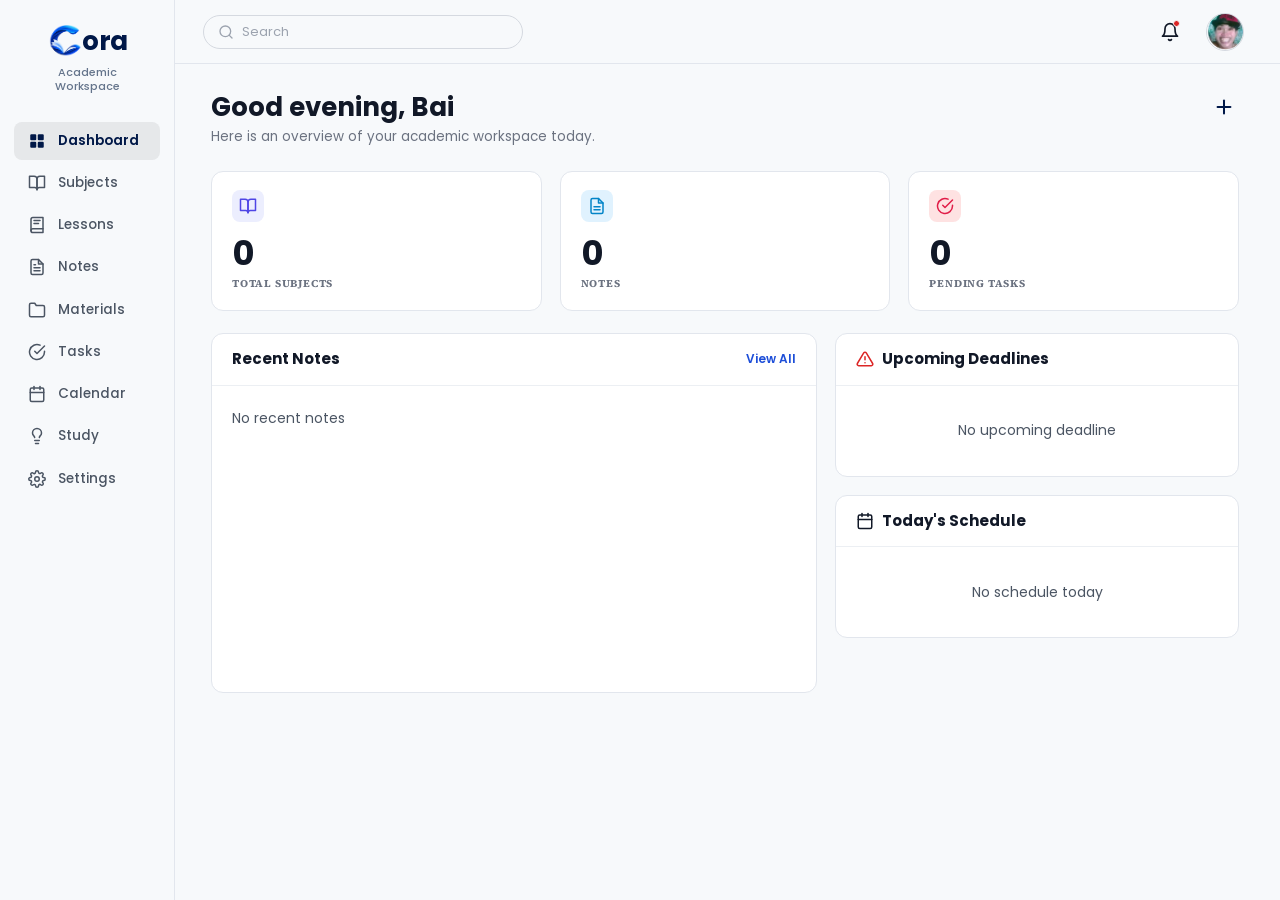
==== dashboard/index.html @ b16a3eee "add dashboard" ====
<!DOCTYPE html>
<html lang="en">
<head>
    <meta charset="UTF-8">
    <meta name="viewport" content="width=device-width, initial-scale=1.0">
    <title>Dashboard - Cora Academic Workspace</title>

    <!-- Google Fonts: Poppins & Source Serif 4 -->
    <link rel="preconnect" href="https://fonts.googleapis.com">
    <link rel="preconnect" href="https://fonts.gstatic.com" crossorigin>
    <link href="https://fonts.googleapis.com/css2?family=Poppins:wght@300;400;500;600;700&family=Source+Serif+4:opsz,wght@8..60,600;8..60,700&display=swap" rel="stylesheet">

    <!-- Dashboard CSS -->
    <link rel="stylesheet" href="des2.css">
</head>
<body>

    <div class="dashboard-container">
        
        <!-- SIDEBAR -->
        <aside class="sidebar">
            <!-- Brand Logo -->
            <div class="sidebar-header">
                <a href="#" class="brand-link">
                    <div class="brand-logo-row">
                        <img src="../images/logo.png" alt="C" class="brand-c-logo">
                        <span class="brand-name">ora</span>
                    </div>
                    <span class="brand-tagline">Academic<br>Workspace</span>
                </a>
            </div>

            <!-- Navigation Links -->
            <nav class="sidebar-nav">
                <!-- Dashboard (Active) -->
                <a href="#" class="nav-item active" data-title="Dashboard">
                    <span class="nav-icon">
                        <!-- Dashboard 4 squares grid icon -->
                        <svg width="18" height="18" viewBox="0 0 24 24" fill="currentColor">
                            <rect x="3" y="3" width="8" height="8" rx="1.5"></rect>
                            <rect x="13" y="3" width="8" height="8" rx="1.5"></rect>
                            <rect x="3" y="13" width="8" height="8" rx="1.5"></rect>
                            <rect x="13" y="13" width="8" height="8" rx="1.5"></rect>
                        </svg>
                    </span>
                    <span class="nav-text">Dashboard</span>
                </a>

                <!-- Subjects -->
                <a href="#" class="nav-item" data-title="Subjects">
                    <span class="nav-icon">
                        <!-- Open Book Icon -->
                        <svg width="18" height="18" viewBox="0 0 24 24" fill="none" stroke="currentColor" stroke-width="2" stroke-linecap="round" stroke-linejoin="round">
                            <path d="M2 3h6a4 4 0 0 1 4 4v14a3 3 0 0 0-3-3H2z"></path>
                            <path d="M22 3h-6a4 4 0 0 0-4 4v14a3 3 0 0 1 3-3h7z"></path>
                        </svg>
                    </span>
                    <span class="nav-text">Subjects</span>
                </a>

                <!-- Lessons -->
                <a href="#" class="nav-item" data-title="Lessons">
                    <span class="nav-icon">
                        <!-- Lessons / Open Book Outline -->
                        <svg width="18" height="18" viewBox="0 0 24 24" fill="none" stroke="currentColor" stroke-width="2" stroke-linecap="round" stroke-linejoin="round">
                            <path d="M4 19.5A2.5 2.5 0 0 1 6.5 17H20"></path>
                            <path d="M6.5 2H20v20H6.5A2.5 2.5 0 0 1 4 19.5v-15A2.5 2.5 0 0 1 6.5 2z"></path>
                            <line x1="8" y1="6" x2="16" y2="6"></line>
                            <line x1="8" y1="10" x2="14" y2="10"></line>
                        </svg>
                    </span>
                    <span class="nav-text">Lessons</span>
                </a>

                <!-- Notes -->
                <a href="#" class="nav-item" data-title="Notes">
                    <span class="nav-icon">
                        <!-- Document / Note Icon -->
                        <svg width="18" height="18" viewBox="0 0 24 24" fill="none" stroke="currentColor" stroke-width="2" stroke-linecap="round" stroke-linejoin="round">
                            <path d="M14 2H6a2 2 0 0 0-2 2v16a2 2 0 0 0 2 2h12a2 2 0 0 0 2-2V8z"></path>
                            <polyline points="14 2 14 8 20 8"></polyline>
                            <line x1="16" y1="13" x2="8" y2="13"></line>
                            <line x1="16" y1="17" x2="8" y2="17"></line>
                            <polyline points="10 9 9 9 8 9"></polyline>
                        </svg>
                    </span>
                    <span class="nav-text">Notes</span>
                </a>

                <!-- Materials -->
                <a href="#" class="nav-item" data-title="Materials">
                    <span class="nav-icon">
                        <!-- Folder Icon -->
                        <svg width="18" height="18" viewBox="0 0 24 24" fill="none" stroke="currentColor" stroke-width="2" stroke-linecap="round" stroke-linejoin="round">
                            <path d="M22 19a2 2 0 0 1-2 2H4a2 2 0 0 1-2-2V5a2 2 0 0 1 2-2h5l2 3h9a2 2 0 0 1 2 2z"></path>
                        </svg>
                    </span>
                    <span class="nav-text">Materials</span>
                </a>

                <!-- Tasks -->
                <a href="#" class="nav-item" data-title="Tasks">
                    <span class="nav-icon">
                        <!-- Checkmark in Circle -->
                        <svg width="18" height="18" viewBox="0 0 24 24" fill="none" stroke="currentColor" stroke-width="2" stroke-linecap="round" stroke-linejoin="round">
                            <path d="M22 11.08V12a10 10 0 1 1-5.93-9.14"></path>
                            <polyline points="22 4 12 14.01 9 11.01"></polyline>
                        </svg>
                    </span>
                    <span class="nav-text">Tasks</span>
                </a>

                <!-- Calendar -->
                <a href="#" class="nav-item" data-title="Calendar">
                    <span class="nav-icon">
                        <!-- Calendar Icon -->
                        <svg width="18" height="18" viewBox="0 0 24 24" fill="none" stroke="currentColor" stroke-width="2" stroke-linecap="round" stroke-linejoin="round">
                            <rect x="3" y="4" width="18" height="18" rx="2" ry="2"></rect>
                            <line x1="16" y1="2" x2="16" y2="6"></line>
                            <line x1="8" y1="2" x2="8" y2="6"></line>
                            <line x1="3" y1="10" x2="21" y2="10"></line>
                        </svg>
                    </span>
                    <span class="nav-text">Calendar</span>
                </a>

                <!-- Study -->
                <a href="#" class="nav-item" data-title="Study">
                    <span class="nav-icon">
                        <!-- Lightbulb / Study Icon -->
                        <svg width="18" height="18" viewBox="0 0 24 24" fill="none" stroke="currentColor" stroke-width="2" stroke-linecap="round" stroke-linejoin="round">
                            <line x1="9" y1="18" x2="15" y2="18"></line>
                            <line x1="10" y1="22" x2="14" y2="22"></line>
                            <path d="M15.09 14c.18-.98.65-1.74 1.41-2.5A4.65 4.65 0 0 0 18 8 6 6 0 0 0 6 8c0 1 .23 2.23 1.5 3.5A4.61 4.61 0 0 1 8.91 14"></path>
                        </svg>
                    </span>
                    <span class="nav-text">Study</span>
                </a>

                <!-- Settings (Search removed as requested) -->
                <a href="#" class="nav-item" data-title="Settings">
                    <span class="nav-icon">
                        <!-- Settings Gear Icon -->
                        <svg width="18" height="18" viewBox="0 0 24 24" fill="none" stroke="currentColor" stroke-width="2" stroke-linecap="round" stroke-linejoin="round">
                            <circle cx="12" cy="12" r="3"></circle>
                            <path d="M19.4 15a1.65 1.65 0 0 0 .33 1.82l.06.06a2 2 0 0 1 0 2.83 2 2 0 0 1-2.83 0l-.06-.06a1.65 1.65 0 0 0-1.82-.33 1.65 1.65 0 0 0-1 1.51V21a2 2 0 0 1-2 2 2 2 0 0 1-2-2v-.09A1.65 1.65 0 0 0 9 19.4a1.65 1.65 0 0 0-1.82.33l-.06.06a2 2 0 0 1-2.83 0 2 2 0 0 1 0-2.83l.06-.06a1.65 1.65 0 0 0 .33-1.82 1.65 1.65 0 0 0-1.51-1H3a2 2 0 0 1-2-2 2 2 0 0 1 2-2h.09A1.65 1.65 0 0 0 4.6 9a1.65 1.65 0 0 0-.33-1.82l-.06-.06a2 2 0 0 1 0-2.83 2 2 0 0 1 2.83 0l.06.06a1.65 1.65 0 0 0 1.82.33H9a1.65 1.65 0 0 0 1-1.51V3a2 2 0 0 1 2-2 2 2 0 0 1 2 2v.09a1.65 1.65 0 0 0 1 1.51 1.65 1.65 0 0 0 1.82-.33l.06-.06a2 2 0 0 1 2.83 0 2 2 0 0 1 0 2.83l-.06.06a1.65 1.65 0 0 0-.33 1.82V9a1.65 1.65 0 0 0 1.51 1H21a2 2 0 0 1 2 2 2 2 0 0 1-2 2h-.09a1.65 1.65 0 0 0-1.51 1z"></path>
                        </svg>
                    </span>
                    <span class="nav-text">Settings</span>
                </a>
            </nav>
        </aside>

        <!-- MAIN CONTENT WRAPPER -->
        <div class="main-wrapper">
            
            <!-- TOP HEADER BAR -->
            <header class="top-header">
                <!-- Search Bar -->
                <div class="header-search-container">
                    <div class="search-input-box">
                        <svg class="search-icon" width="16" height="16" viewBox="0 0 24 24" fill="none" stroke="currentColor" stroke-width="2" stroke-linecap="round" stroke-linejoin="round">
                            <circle cx="11" cy="11" r="8"></circle>
                            <line x1="21" y1="21" x2="16.65" y2="16.65"></line>
                        </svg>
                        <input type="text" placeholder="Search" class="search-field" id="globalSearch">
                    </div>
                </div>

                <!-- Top Right Controls (Notification & Avatar) -->
                <div class="header-actions">
                    <!-- Notification Bell -->
                    <button class="notification-btn" id="notificationBtn" aria-label="Notifications" title="Notifications">
                        <svg width="20" height="20" viewBox="0 0 24 24" fill="none" stroke="currentColor" stroke-width="2" stroke-linecap="round" stroke-linejoin="round">
                            <path d="M18 8A6 6 0 0 0 6 8c0 7-3 9-3 9h18s-3-2-3-9"></path>
                            <path d="M13.73 21a2 2 0 0 1-3.46 0"></path>
                        </svg>
                        <span class="notification-dot"></span>
                    </button>

                    <!-- Notifications Dropdown Box -->
                    <div class="notification-dropdown" id="notificationDropdown">
                        <div class="dropdown-header">
                            <span class="dropdown-title">Notifications</span>
                            <span class="dropdown-badge">1 New</span>
                        </div>
                        <div class="notification-item unread">
                            <p class="notification-text">Welcome to your Cora Workspace, Bai!</p>
                            <span class="notification-time">Just now</span>
                        </div>
                    </div>

                    <!-- Profile Picture (Circular) -->
                    <div class="profile-avatar-container" id="profileDropdownBtn">
                        <img src="avatar.png" alt="Bai Profile" class="profile-avatar-img">
                        
                        <!-- User Menu Dropdown -->
                        <div class="profile-dropdown" id="profileDropdown">
                            <div class="profile-info">
                                <p class="user-name">Bai</p>
                                <p class="user-role">Student Account</p>
                            </div>
                            <hr class="profile-divider">
                            <a href="../login/login.html" class="profile-menu-item text-danger">Log Out</a>
                        </div>
                    </div>
                </div>
            </header>

            <!-- DASHBOARD MAIN BODY -->
            <main class="dashboard-body">
                
                <!-- Welcome Greeting Banner -->
                <div class="welcome-header">
                    <div class="welcome-text-group">
                        <h1 class="welcome-title" id="greetingTitle">Good evening, Bai</h1>
                        <p class="welcome-subtitle">Here is an overview of your academic workspace today.</p>
                    </div>
                    
                    <!-- Quick Add Button (+) -->
                    <button class="btn-quick-add" id="quickAddBtn" title="Create New" aria-label="Create New">
                        <svg width="22" height="22" viewBox="0 0 24 24" fill="none" stroke="currentColor" stroke-width="2.2" stroke-linecap="round" stroke-linejoin="round">
                            <line x1="12" y1="5" x2="12" y2="19"></line>
                            <line x1="5" y1="12" x2="19" y2="12"></line>
                        </svg>
                    </button>
                </div>

                <!-- 3 SUMMARY STAT CARDS -->
                <div class="stats-row">
                    
                    <!-- Card 1: Total Subjects -->
                    <div class="stat-card">
                        <div class="stat-icon-badge badge-subjects">
                            <svg width="18" height="18" viewBox="0 0 24 24" fill="none" stroke="currentColor" stroke-width="2" stroke-linecap="round" stroke-linejoin="round">
                                <path d="M2 3h6a4 4 0 0 1 4 4v14a3 3 0 0 0-3-3H2z"></path>
                                <path d="M22 3h-6a4 4 0 0 0-4 4v14a3 3 0 0 1 3-3h7z"></path>
                            </svg>
                        </div>
                        <div class="stat-number" id="countSubjects">0</div>
                        <div class="stat-label">TOTAL SUBJECTS</div>
                    </div>

                    <!-- Card 2: Notes -->
                    <div class="stat-card">
                        <div class="stat-icon-badge badge-notes">
                            <svg width="18" height="18" viewBox="0 0 24 24" fill="none" stroke="currentColor" stroke-width="2" stroke-linecap="round" stroke-linejoin="round">
                                <path d="M14 2H6a2 2 0 0 0-2 2v16a2 2 0 0 0 2 2h12a2 2 0 0 0 2-2V8z"></path>
                                <polyline points="14 2 14 8 20 8"></polyline>
                                <line x1="16" y1="13" x2="8" y2="13"></line>
                                <line x1="16" y1="17" x2="8" y2="17"></line>
                            </svg>
                        </div>
                        <div class="stat-number" id="countNotes">0</div>
                        <div class="stat-label">NOTES</div>
                    </div>

                    <!-- Card 3: Pending Tasks -->
                    <div class="stat-card">
                        <div class="stat-icon-badge badge-tasks">
                            <svg width="18" height="18" viewBox="0 0 24 24" fill="none" stroke="currentColor" stroke-width="2" stroke-linecap="round" stroke-linejoin="round">
                                <path d="M22 11.08V12a10 10 0 1 1-5.93-9.14"></path>
                                <polyline points="22 4 12 14.01 9 11.01"></polyline>
                            </svg>
                        </div>
                        <div class="stat-number" id="countTasks">0</div>
                        <div class="stat-label">PENDING TASKS</div>
                    </div>

                </div>

                <!-- MAIN WORKSPACE 2-COLUMN SECTION -->
                <div class="content-grid-row">
                    
                    <!-- Left Column: Recent Notes -->
                    <div class="grid-left-col">
                        <div class="dashboard-card recent-notes-card">
                            <div class="card-header-bar">
                                <h2 class="card-header-title">Recent Notes</h2>
                                <a href="#" class="view-all-link">View All</a>
                            </div>
                            <div class="card-content-body notes-body">
                                <p class="empty-state-text left-aligned">No recent notes</p>
                            </div>
                        </div>
                    </div>

                    <!-- Right Column: Deadlines & Schedule -->
                    <div class="grid-right-col">
                        
                        <!-- Card: Upcoming Deadlines -->
                        <div class="dashboard-card deadline-card">
                            <div class="card-header-bar">
                                <div class="header-with-icon">
                                    <svg class="warning-icon" width="18" height="18" viewBox="0 0 24 24" fill="none" stroke="currentColor" stroke-width="2" stroke-linecap="round" stroke-linejoin="round">
                                        <path d="M10.29 3.86L1.82 18a2 2 0 0 0 1.71 3h16.94a2 2 0 0 0 1.71-3L13.71 3.86a2 2 0 0 0-3.42 0z"></path>
                                        <line x1="12" y1="9" x2="12" y2="13"></line>
                                        <line x1="12" y1="17" x2="12.01" y2="17"></line>
                                    </svg>
                                    <h2 class="card-header-title">Upcoming Deadlines</h2>
                                </div>
                            </div>
                            <div class="card-content-body center-aligned">
                                <p class="empty-state-text">No upcoming deadline</p>
                            </div>
                        </div>

                        <!-- Card: Today's Schedule -->
                        <div class="dashboard-card schedule-card">
                            <div class="card-header-bar">
                                <div class="header-with-icon">
                                    <svg class="calendar-icon" width="18" height="18" viewBox="0 0 24 24" fill="none" stroke="currentColor" stroke-width="2" stroke-linecap="round" stroke-linejoin="round">
                                        <rect x="3" y="4" width="18" height="18" rx="2" ry="2"></rect>
                                        <line x1="16" y1="2" x2="16" y2="6"></line>
                                        <line x1="8" y1="2" x2="8" y2="6"></line>
                                        <line x1="3" y1="10" x2="21" y2="10"></line>
                                    </svg>
                                    <h2 class="card-header-title">Today's Schedule</h2>
                                </div>
                            </div>
                            <div class="card-content-body center-aligned">
                                <p class="empty-state-text">No schedule today</p>
                            </div>
                        </div>

                    </div>

                </div>

            </main>

        </div>

    </div>

    <!-- Quick Action Modal -->
    <div class="modal-backdrop" id="quickAddModal">
        <div class="modal-card">
            <div class="modal-header">
                <h3>Quick Create</h3>
                <button class="modal-close-btn" id="closeModalBtn">&times;</button>
            </div>
            <div class="modal-body">
                <button class="quick-action-btn" data-action="subject">
                    <span class="action-icon badge-subjects">📚</span>
                    <span>New Subject</span>
                </button>
                <button class="quick-action-btn" data-action="note">
                    <span class="action-icon badge-notes">📝</span>
                    <span>New Note</span>
                </button>
                <button class="quick-action-btn" data-action="task">
                    <span class="action-icon badge-tasks">✅</span>
                    <span>New Task</span>
                </button>
            </div>
        </div>
    </div>

    <!-- Dashboard JavaScript -->
    <script src="script.js"></script>
</body>
</html>
---- dashboard/des2.css ----
:root {
    --font-poppins: 'Poppins', -apple-system, BlinkMacSystemFont, "Segoe UI", Roboto, sans-serif;
    --font-serif: 'Source Serif 4', Georgia, serif;
    
    --bg-page: #F7F9FB;
    --bg-card: #FFFFFF;
    --border-color: #E2E6ED;
    --border-light: #ECEFF3;
    
    --text-primary: #111827;
    --text-secondary: #6B7280;
    --text-muted: #9CA3AF;
    --text-dark: #1E293B;
    
    --navy-brand: #001848;
    --sidebar-width: 175px;
    --header-height: 64px;
    
    --active-item-bg: #E6E8EA;
    --hover-item-bg: #EDEFF2;
    
    --badge-subjects-bg: #ECEEFE;
    --badge-subjects-color: #4F46E5;
    
    --badge-notes-bg: #E0F2FE;
    --badge-notes-color: #0284C7;
    
    --badge-tasks-bg: #FEE2E2;
    --badge-tasks-color: #E11D48;
    
    --danger-color: #DC2626;
    --link-color: #1D4ED8;
}

/* --- Global Reset & Box Sizing --- */
*, *::before, *::after {
    box-sizing: border-box;
    margin: 0;
    padding: 0;
}

body {
    font-family: var(--font-poppins);
    background-color: var(--bg-page);
    color: var(--text-primary);
    line-height: 1.5;
    -webkit-font-smoothing: antialiased;
    -moz-osx-font-smoothing: grayscale;
    overflow-x: hidden;
}

a {
    color: inherit;
    text-decoration: none;
}

/* --- Container Layout --- */
.dashboard-container {
    display: flex;
    min-height: 100vh;
    width: 100vw;
    background-color: var(--bg-page);
}

/* ==========================================================================
   SIDEBAR NAVIGATION
   ========================================================================== */
.sidebar {
    width: var(--sidebar-width);
    min-width: var(--sidebar-width);
    background-color: var(--bg-page);
    border-right: 1px solid var(--border-color);
    display: flex;
    flex-direction: column;
    padding: 22px 14px;
    user-select: none;
    z-index: 100;
}

/* Cora Brand Header */
.sidebar-header {
    margin-bottom: 28px;
    text-align: center;
}

.brand-link {
    display: inline-flex;
    flex-direction: column;
    align-items: center;
    text-decoration: none;
}

.brand-logo-row {
    display: flex;
    align-items: center;
    justify-content: center;
}

.brand-c-logo {
    width: 38px;
    height: 38px;
    object-fit: contain;
    margin-right: -2px;
}

.brand-name {
    font-family: var(--font-poppins);
    font-weight: 700;
    font-size: 26px;
    color: var(--navy-brand);
    letter-spacing: -0.5px;
    line-height: 1;
}

.brand-tagline {
    font-family: var(--font-poppins);
    font-size: 11px;
    font-weight: 500;
    color: #64748B;
    line-height: 1.25;
    margin-top: 6px;
    text-align: center;
}

/* Navigation Items */
.sidebar-nav {
    display: flex;
    flex-direction: column;
    gap: 4px;
}

.nav-item {
    display: flex;
    align-items: center;
    gap: 12px;
    padding: 9px 14px;
    border-radius: 8px;
    color: #4B5563;
    font-size: 13.5px;
    font-weight: 500;
    transition: all 0.15s ease-in-out;
    cursor: pointer;
    text-decoration: none;
}

.nav-icon {
    display: flex;
    align-items: center;
    justify-content: center;
    width: 18px;
    height: 18px;
    flex-shrink: 0;
    color: inherit;
}

.nav-icon img {
    width: 18px;
    height: 18px;
    object-fit: contain;
}

.nav-text {
    white-space: nowrap;
    overflow: hidden;
    text-overflow: ellipsis;
}

/* Hover state */
.nav-item:hover {
    background-color: var(--hover-item-bg);
    color: var(--text-primary);
}

/* Active state matching screenshot (Dashboard item) */
.nav-item.active {
    background-color: var(--active-item-bg);
    color: var(--navy-brand);
    font-weight: 600;
}

.nav-item.active .nav-icon {
    color: var(--navy-brand);
}

/* ==========================================================================
   MAIN CONTENT WRAPPER & HEADER
   ========================================================================== */
.main-wrapper {
    flex: 1;
    display: flex;
    flex-direction: column;
    min-width: 0;
    background-color: var(--bg-page);
}

/* Top Header */
.top-header {
    height: var(--header-height);
    min-height: var(--header-height);
    background-color: var(--bg-page);
    border-bottom: 1px solid var(--border-color);
    display: flex;
    align-items: center;
    justify-content: space-between;
    padding: 0 36px 0 28px;
    position: sticky;
    top: 0;
    z-index: 90;
}

/* Header Search Bar */
.header-search-container {
    flex: 1;
    max-width: 320px;
}

.search-input-box {
    display: flex;
    align-items: center;
    background-color: #F7F9FB;
    border: 1px solid #D5D9E0;
    border-radius: 20px;
    padding: 6px 14px;
    transition: all 0.2s ease;
}

.search-input-box:focus-within {
    background-color: #FFFFFF;
    border-color: #9CA3AF;
    box-shadow: 0 0 0 3px rgba(0, 24, 72, 0.05);
}

.search-icon {
    color: #9CA3AF;
    margin-right: 8px;
    flex-shrink: 0;
}

.search-field {
    border: none;
    background: transparent;
    outline: none;
    font-family: var(--font-poppins);
    font-size: 13px;
    color: var(--text-primary);
    width: 100%;
}

.search-field::placeholder {
    color: #9CA3AF;
}

/* Header Actions (Notification & Avatar) */
.header-actions {
    display: flex;
    align-items: center;
    gap: 22px;
    position: relative;
}

/* Notification Bell */
.notification-btn {
    background: transparent;
    border: none;
    cursor: pointer;
    position: relative;
    padding: 4px;
    display: flex;
    align-items: center;
    justify-content: center;
    color: #111827;
    transition: opacity 0.2s ease;
}

.notification-btn:hover {
    opacity: 0.75;
}

.notification-dot {
    position: absolute;
    top: 2px;
    right: 4px;
    width: 7px;
    height: 7px;
    background-color: var(--danger-color);
    border-radius: 50%;
    border: 1.5px solid var(--bg-page);
}

/* Notifications Dropdown */
.notification-dropdown {
    display: none;
    position: absolute;
    top: 48px;
    right: 50px;
    width: 280px;
    background-color: #FFFFFF;
    border: 1px solid var(--border-color);
    border-radius: 12px;
    box-shadow: 0 10px 25px rgba(0, 0, 0, 0.08);
    padding: 12px;
    z-index: 200;
}

.notification-dropdown.show {
    display: block;
    animation: fadeInDown 0.2s ease;
}

.dropdown-header {
    display: flex;
    justify-content: space-between;
    align-items: center;
    padding-bottom: 8px;
    border-bottom: 1px solid var(--border-light);
    margin-bottom: 8px;
}

.dropdown-title {
    font-size: 13px;
    font-weight: 600;
    color: var(--text-primary);
}

.dropdown-badge {
    font-size: 10px;
    background-color: var(--badge-tasks-bg);
    color: var(--badge-tasks-color);
    padding: 2px 6px;
    border-radius: 10px;
    font-weight: 600;
}

.notification-item {
    padding: 8px 6px;
    border-radius: 6px;
}

.notification-text {
    font-size: 12px;
    color: var(--text-primary);
    margin-bottom: 4px;
}

.notification-time {
    font-size: 10px;
    color: var(--text-secondary);
}

/* Profile Avatar */
.profile-avatar-container {
    position: relative;
    cursor: pointer;
}

.profile-avatar-img {
    width: 38px;
    height: 38px;
    border-radius: 50%;
    object-fit: cover;
    display: block;
    border: 1px solid #D5D9E0;
    transition: transform 0.2s ease;
}

.profile-avatar-img:hover {
    transform: scale(1.05);
}

/* Profile Dropdown */
.profile-dropdown {
    display: none;
    position: absolute;
    top: 48px;
    right: 0;
    width: 170px;
    background-color: #FFFFFF;
    border: 1px solid var(--border-color);
    border-radius: 10px;
    box-shadow: 0 10px 25px rgba(0, 0, 0, 0.08);
    padding: 10px;
    z-index: 200;
}

.profile-dropdown.show {
    display: block;
    animation: fadeInDown 0.2s ease;
}

.profile-info {
    padding: 4px 6px 6px;
}

.user-name {
    font-size: 13px;
    font-weight: 600;
    color: var(--text-primary);
}

.user-role {
    font-size: 11px;
    color: var(--text-secondary);
}

.profile-divider {
    border: 0;
    border-top: 1px solid var(--border-light);
    margin: 6px 0;
}

.profile-menu-item {
    display: block;
    padding: 6px 8px;
    font-size: 12px;
    color: var(--danger-color);
    font-weight: 500;
    border-radius: 6px;
    transition: background-color 0.15s ease;
}

.profile-menu-item:hover {
    background-color: #FEE2E2;
}

/* ==========================================================================
   DASHBOARD BODY
   ========================================================================== */
.dashboard-body {
    padding: 28px 36px 40px;
    max-width: 1100px;
}

/* Welcome Greeting */
.welcome-header {
    display: flex;
    justify-content: space-between;
    align-items: flex-start;
    margin-bottom: 24px;
}

.welcome-title {
    font-family: var(--font-poppins);
    font-size: 26px;
    font-weight: 700;
    color: var(--text-primary);
    line-height: 1.2;
    margin-bottom: 4px;
}

.welcome-subtitle {
    font-size: 13.5px;
    color: var(--text-secondary);
    font-weight: 400;
}

/* Quick Add (+) Button */
.btn-quick-add {
    background: transparent;
    border: none;
    color: #001848;
    cursor: pointer;
    display: flex;
    align-items: center;
    justify-content: center;
    padding: 4px;
    border-radius: 6px;
    transition: all 0.2s ease;
}

.btn-quick-add:hover {
    color: #002e8a;
    transform: scale(1.15);
}

/* ==========================================================================
   3 SUMMARY STAT CARDS ROW
   ========================================================================== */
.stats-row {
    display: grid;
    grid-template-columns: repeat(3, 1fr);
    gap: 18px;
    margin-bottom: 22px;
}

.stat-card {
    background-color: var(--bg-card);
    border: 1px solid var(--border-color);
    border-radius: 12px;
    padding: 18px 20px;
    display: flex;
    flex-direction: column;
    transition: transform 0.2s ease, box-shadow 0.2s ease;
}

.stat-card:hover {
    transform: translateY(-2px);
    box-shadow: 0 6px 18px rgba(0, 0, 0, 0.03);
}

/* Icon Badges */
.stat-icon-badge {
    width: 32px;
    height: 32px;
    border-radius: 8px;
    display: flex;
    align-items: center;
    justify-content: center;
    margin-bottom: 14px;
}

.badge-subjects {
    background-color: var(--badge-subjects-bg);
    color: var(--badge-subjects-color);
}

.badge-notes {
    background-color: var(--badge-notes-bg);
    color: var(--badge-notes-color);
}

.badge-tasks {
    background-color: var(--badge-tasks-bg);
    color: var(--badge-tasks-color);
}

/* Stat Number */
.stat-number {
    font-family: var(--font-poppins);
    font-size: 34px;
    font-weight: 700;
    color: var(--text-primary);
    line-height: 1;
    margin-bottom: 6px;
}

/* Stat Label */
.stat-label {
    font-family: var(--font-serif);
    font-size: 10.5px;
    font-weight: 700;
    letter-spacing: 0.8px;
    text-transform: uppercase;
    color: var(--text-secondary);
}

/* ==========================================================================
   WORKSPACE 2-COLUMN SECTION
   ========================================================================== */
.content-grid-row {
    display: grid;
    grid-template-columns: 1.5fr 1fr;
    gap: 18px;
    align-items: start;
}

/* Generic Dashboard Card */
.dashboard-card {
    background-color: var(--bg-card);
    border: 1px solid var(--border-color);
    border-radius: 12px;
    overflow: hidden;
}

/* Card Header Bar */
.card-header-bar {
    display: flex;
    align-items: center;
    justify-content: space-between;
    padding: 14px 20px;
    border-bottom: 1px solid var(--border-light);
}

.card-header-title {
    font-family: var(--font-poppins);
    font-size: 15px;
    font-weight: 700;
    color: var(--text-primary);
    margin: 0;
}

.header-with-icon {
    display: flex;
    align-items: center;
    gap: 8px;
}

.warning-icon {
    color: var(--danger-color);
    flex-shrink: 0;
}

.calendar-icon {
    color: var(--text-primary);
    flex-shrink: 0;
}

.view-all-link {
    font-size: 12px;
    font-weight: 600;
    color: var(--link-color);
    text-decoration: none;
    transition: text-decoration 0.15s ease;
}

.view-all-link:hover {
    text-decoration: underline;
}

/* Card Content Body */
.card-content-body {
    padding: 22px 20px;
}

/* Specific Card Layouts */
.recent-notes-card {
    min-height: 360px;
    display: flex;
    flex-direction: column;
}

.notes-body {
    flex: 1;
}

.empty-state-text {
    font-family: var(--font-poppins);
    font-size: 14px;
    color: #4B5563;
}

.empty-state-text.left-aligned {
    text-align: left;
}

.empty-state-text.center-aligned,
.card-content-body.center-aligned {
    text-align: center;
    display: flex;
    align-items: center;
    justify-content: center;
    min-height: 90px;
}

/* Right Column Stack */
.grid-right-col {
    display: flex;
    flex-direction: column;
    gap: 18px;
}

.deadline-card,
.schedule-card {
    min-height: 130px;
}

/* ==========================================================================
   MODAL QUICK ACTION
   ========================================================================== */
.modal-backdrop {
    display: none;
    position: fixed;
    top: 0;
    left: 0;
    width: 100%;
    height: 100%;
    background-color: rgba(0, 0, 0, 0.4);
    z-index: 999;
    align-items: center;
    justify-content: center;
}

.modal-backdrop.show {
    display: flex;
    animation: fadeIn 0.2s ease;
}

.modal-card {
    background-color: #FFFFFF;
    border-radius: 14px;
    width: 90%;
    max-width: 360px;
    padding: 20px;
    box-shadow: 0 15px 35px rgba(0, 0, 0, 0.15);
}

.modal-header {
    display: flex;
    justify-content: space-between;
    align-items: center;
    margin-bottom: 16px;
}

.modal-header h3 {
    font-size: 16px;
    font-weight: 700;
    color: var(--text-primary);
}

.modal-close-btn {
    background: transparent;
    border: none;
    font-size: 22px;
    cursor: pointer;
    color: var(--text-secondary);
}

.modal-body {
    display: flex;
    flex-direction: column;
    gap: 10px;
}

.quick-action-btn {
    display: flex;
    align-items: center;
    gap: 12px;
    padding: 12px 14px;
    background-color: var(--bg-page);
    border: 1px solid var(--border-color);
    border-radius: 8px;
    font-family: var(--font-poppins);
    font-size: 13.5px;
    font-weight: 500;
    color: var(--text-primary);
    cursor: pointer;
    transition: all 0.2s ease;
}

.quick-action-btn:hover {
    background-color: var(--active-item-bg);
    border-color: #CBD5E1;
}

.action-icon {
    width: 28px;
    height: 28px;
    border-radius: 6px;
    display: flex;
    align-items: center;
    justify-content: center;
    font-size: 14px;
}

/* ==========================================================================
   ANIMATIONS & RESPONSIVE
   ========================================================================== */
@keyframes fadeIn {
    from { opacity: 0; }
    to { opacity: 1; }
}

@keyframes fadeInDown {
    from {
        opacity: 0;
        transform: translateY(-8px);
    }
    to {
        opacity: 1;
        transform: translateY(0);
    }
}

@media (max-width: 860px) {
    .content-grid-row {
        grid-template-columns: 1fr;
    }
    .stats-row {
        grid-template-columns: 1fr;
    }
    .sidebar {
        width: 60px;
        min-width: 60px;
        padding: 16px 8px;
    }
    .brand-name, .brand-tagline, .nav-text {
        display: none;
    }
    .nav-item {
        justify-content: center;
        padding: 10px 0;
    }
    .top-header {
        padding: 0 16px;
    }
    .dashboard-body {
        padding: 20px 16px;
    }
}
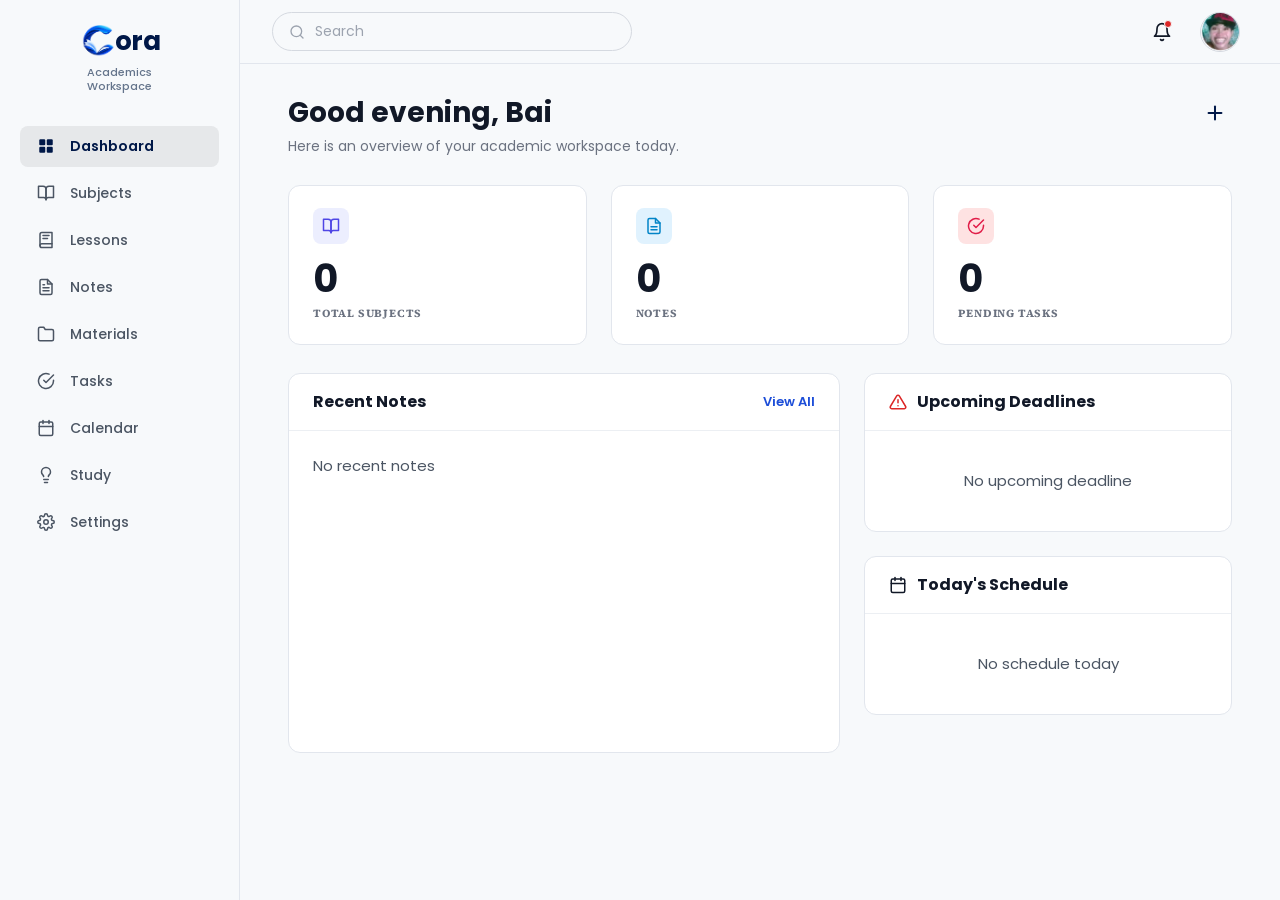
==== commit 17b478ff: "added subjects screen fix bugs" ====
--- a/dashboard/index.html
+++ b/dashboard/index.html
@@ -26,14 +26,14 @@
                         <img src="../images/logo.png" alt="C" class="brand-c-logo">
                         <span class="brand-name">ora</span>
                     </div>
-                    <span class="brand-tagline">Academic<br>Workspace</span>
+                    <span class="brand-tagline">Academics<br>Workspace</span>
                 </a>
             </div>
 
             <!-- Navigation Links -->
             <nav class="sidebar-nav">
                 <!-- Dashboard (Active) -->
-                <a href="#" class="nav-item active" data-title="Dashboard">
+                <a href="dashboard.html" class="nav-item active" data-title="Dashboard">
                     <span class="nav-icon">
                         <!-- Dashboard 4 squares grid icon -->
                         <svg width="18" height="18" viewBox="0 0 24 24" fill="currentColor">
@@ -47,7 +47,7 @@
                 </a>
 
                 <!-- Subjects -->
-                <a href="#" class="nav-item" data-title="Subjects">
+                <a href="subjects.html" class="nav-item" data-title="Subjects">
                     <span class="nav-icon">
                         <!-- Open Book Icon -->
                         <svg width="18" height="18" viewBox="0 0 24 24" fill="none" stroke="currentColor" stroke-width="2" stroke-linecap="round" stroke-linejoin="round">
@@ -137,7 +137,7 @@
                     <span class="nav-text">Study</span>
                 </a>
 
-                <!-- Settings (Search removed as requested) -->
+                <!-- Settings -->
                 <a href="#" class="nav-item" data-title="Settings">
                     <span class="nav-icon">
                         <!-- Settings Gear Icon -->
@@ -208,7 +208,7 @@
             </header>
 
             <!-- DASHBOARD MAIN BODY -->
-            <main class="dashboard-body">
+            <main class="dashboard-body" id="dashboardSection">
                 
                 <!-- Welcome Greeting Banner -->
                 <div class="welcome-header">
@@ -329,35 +329,156 @@
 
             </main>
 
+            <!-- SUBJECTS MAIN BODY SECTION -->
+            <main class="subjects-page-body" id="subjectsSection" style="display: none;">
+                <!-- Page Title & Subtitle -->
+                <div class="subjects-header-group">
+                    <h1 class="subjects-main-title">Subjects</h1>
+                    <p class="subjects-main-subtitle">Active courses and modules for Spring <span id="academicYear">2026</span></p>
+                </div>
+
+                <!-- Filter & Search Bar Card -->
+                <div class="subjects-filter-card">
+                    <!-- Filter Tabs (All, Active, Completed) -->
+                    <div class="subjects-filter-tabs">
+                        <button type="button" class="filter-tab-btn active" data-filter="all">All (0)</button>
+                        <button type="button" class="filter-tab-btn" data-filter="active">Active (0)</button>
+                        <button type="button" class="filter-tab-btn" data-filter="completed">Completed (0)</button>
+                    </div>
+
+                    <!-- Filter Search Input -->
+                    <div class="filter-search-box">
+                        <svg class="filter-icon" width="14" height="14" viewBox="0 0 24 24" fill="none" stroke="currentColor" stroke-width="2" stroke-linecap="round" stroke-linejoin="round">
+                            <line x1="4" y1="6" x2="20" y2="6"></line>
+                            <line x1="7" y1="12" x2="17" y2="12"></line>
+                            <line x1="10" y1="18" x2="14" y2="18"></line>
+                        </svg>
+                        <input type="text" class="filter-input" placeholder="Filter subject...">
+                    </div>
+                </div>
+
+                <!-- Big Empty State Card -->
+                <div class="subjects-empty-card">
+                    <!-- Open Book Badge -->
+                    <div class="empty-book-badge">
+                        <svg width="32" height="32" viewBox="0 0 24 24" fill="none" stroke="currentColor" stroke-width="2.2" stroke-linecap="round" stroke-linejoin="round">
+                            <path d="M2 3h6a4 4 0 0 1 4 4v14a3 3 0 0 0-3-3H2z"></path>
+                            <path d="M22 3h-6a4 4 0 0 0-4 4v14a3 3 0 0 1 3-3h7z"></path>
+                        </svg>
+                    </div>
+
+                    <h2 class="empty-card-heading">No subjects enrolled yet</h2>
+                    <p class="empty-card-description">
+                        Get started by adding your courses, modules, or syllabus for this semester. You can track lectures, study notes, and assignments all in one place.
+                    </p>
+
+                    <!-- Action Buttons -->
+                    <div class="empty-card-actions">
+                        <button type="button" class="btn-add-subject-primary" id="openAddSubjectBtn">
+                            <svg width="15" height="15" viewBox="0 0 24 24" fill="none" stroke="currentColor" stroke-width="2.5" stroke-linecap="round" stroke-linejoin="round">
+                                <line x1="12" y1="5" x2="12" y2="19"></line>
+                                <line x1="5" y1="12" x2="19" y2="12"></line>
+                            </svg>
+                            Add Subject
+                        </button>
+                        <button type="button" class="btn-import-secondary" id="importSubjectsBtn">
+                            <svg width="15" height="15" viewBox="0 0 24 24" fill="none" stroke="currentColor" stroke-width="2" stroke-linecap="round" stroke-linejoin="round">
+                                <path d="M14 2H6a2 2 0 0 0-2 2v16a2 2 0 0 0 2 2h12a2 2 0 0 0 2-2V8z"></path>
+                                <polyline points="14 2 14 8 20 8"></polyline>
+                                <line x1="12" y1="18" x2="12" y2="12"></line>
+                                <polyline points="9 15 12 12 15 15"></polyline>
+                            </svg>
+                            Import
+                        </button>
+                    </div>
+                </div>
+
+                <!-- Quick Setup Guide Section -->
+                <div class="setup-guide-section">
+                    <div class="setup-guide-header">
+                        <div class="setup-guide-title">
+                            <svg class="setup-bulb-icon" width="18" height="18" viewBox="0 0 24 24" fill="none" stroke="currentColor" stroke-width="2" stroke-linecap="round" stroke-linejoin="round">
+                                <line x1="9" y1="18" x2="15" y2="18"></line>
+                                <line x1="10" y1="22" x2="14" y2="22"></line>
+                                <path d="M15.09 14c.18-.98.65-1.74 1.41-2.5A4.65 4.65 0 0 0 18 8 6 6 0 0 0 6 8c0 1 .23 2.23 1.5 3.5A4.61 4.61 0 0 1 8.91 14"></path>
+                            </svg>
+                            <span>Quick setup guide</span>
+                        </div>
+                        <span class="setup-guide-meta">3 simple steps to organized coursework</span>
+                    </div>
+
+                    <!-- 3 Step Cards Grid -->
+                    <div class="setup-steps-grid">
+                        <!-- Step 1 -->
+                        <div class="setup-step-card">
+                            <div class="step-number-box step-num-1">1</div>
+                            <h3 class="step-title">Add Course Details</h3>
+                            <p class="step-desc">Define course code, professors, semester credits, and scheduled times.</p>
+                        </div>
+
+                        <!-- Step 2 -->
+                        <div class="setup-step-card">
+                            <div class="step-number-box step-num-2">2</div>
+                            <h3 class="step-title">Attach Syllabus & Lessons</h3>
+                            <p class="step-desc">Structure topics, modules, reading materials, and essential lecture notes.</p>
+                        </div>
+
+                        <!-- Step 3 -->
+                        <div class="setup-step-card">
+                            <div class="step-number-box step-num-3">3</div>
+                            <h3 class="step-title">Track Mastery</h3>
+                            <p class="step-desc">Monitor assignment deadlines, exam preparations, and overall semester progress.</p>
+                        </div>
+                    </div>
+                </div>
+
+            </main>
+
         </div>
 
     </div>
 
-    <!-- Quick Action Modal -->
+    <!-- Add New Subject Modal -->
     <div class="modal-backdrop" id="quickAddModal">
-        <div class="modal-card">
+        <div class="modal-card add-subject-modal">
+            <!-- Modal Header -->
             <div class="modal-header">
-                <h3>Quick Create</h3>
-                <button class="modal-close-btn" id="closeModalBtn">&times;</button>
-            </div>
-            <div class="modal-body">
-                <button class="quick-action-btn" data-action="subject">
-                    <span class="action-icon badge-subjects">📚</span>
-                    <span>New Subject</span>
-                </button>
-                <button class="quick-action-btn" data-action="note">
-                    <span class="action-icon badge-notes">📝</span>
-                    <span>New Note</span>
-                </button>
-                <button class="quick-action-btn" data-action="task">
-                    <span class="action-icon badge-tasks">✅</span>
-                    <span>New Task</span>
+                <h3 class="modal-title">Add New Subject</h3>
+                <button type="button" class="modal-close-btn" id="closeModalBtn" aria-label="Close">
+                    <img src="../images/x-circle.svg" alt="Close" width="20" height="20" class="close-icon-img">
                 </button>
             </div>
+
+            <!-- Modal Form -->
+            <form id="addSubjectForm" class="modal-form">
+                <!-- Subject Name Field -->
+                <div class="form-group mb-field">
+                    <label for="subjectName" class="modal-label">Subject Name</label>
+                    <input type="text" id="subjectName" class="modal-input" placeholder="e.g Cognitive Psychology" required>
+                </div>
+
+                <!-- Subject Code & Instructor Fields (2 Columns) -->
+                <div class="form-grid-two mb-field">
+                    <div class="form-group">
+                        <label for="subjectCode" class="modal-label">Subject Code</label>
+                        <input type="text" id="subjectCode" class="modal-input" placeholder="e.g PSY-210" required>
+                    </div>
+                    <div class="form-group">
+                        <label for="instructorName" class="modal-label">Instructor</label>
+                        <input type="text" id="instructorName" class="modal-input" placeholder="e.g Dr. Juan Dela Cruz" required>
+                    </div>
+                </div>
+
+                <!-- Modal Footer Actions (Cancel & Add Subject) -->
+                <div class="modal-actions">
+                    <button type="button" class="btn-modal-cancel" id="cancelModalBtn">Cancel</button>
+                    <button type="submit" class="btn-modal-submit" id="submitSubjectBtn">Add Subject</button>
+                </div>
+            </form>
         </div>
     </div>
 
     <!-- Dashboard JavaScript -->
     <script src="script.js"></script>
 </body>
-</html>
+</html>
--- a/dashboard/des2.css
+++ b/dashboard/des2.css
@@ -13,7 +13,7 @@
     --text-dark: #1E293B;
     
     --navy-brand: #001848;
-    --sidebar-width: 175px;
+    --sidebar-width: 240px; /* Gi-padak-an gikan sa 175px para mas lapad ang menu */
     --header-height: 64px;
     
     --active-item-bg: #E6E8EA;
@@ -72,14 +72,14 @@
     border-right: 1px solid var(--border-color);
     display: flex;
     flex-direction: column;
-    padding: 22px 14px;
+    padding: 22px 20px; /* Gi-adjust ang padding kay gipadak-an ang width */
     user-select: none;
     z-index: 100;
 }
 
 /* Cora Brand Header */
 .sidebar-header {
-    margin-bottom: 28px;
+    margin-bottom: 32px;
     text-align: center;
 }
 
@@ -126,17 +126,17 @@
 .sidebar-nav {
     display: flex;
     flex-direction: column;
-    gap: 4px;
+    gap: 6px;
 }
 
 .nav-item {
     display: flex;
     align-items: center;
-    gap: 12px;
-    padding: 9px 14px;
+    gap: 14px;
+    padding: 10px 16px;
     border-radius: 8px;
     color: #4B5563;
-    font-size: 13.5px;
+    font-size: 14px;
     font-weight: 500;
     transition: all 0.15s ease-in-out;
     cursor: pointer;
@@ -147,15 +147,15 @@
     display: flex;
     align-items: center;
     justify-content: center;
-    width: 18px;
-    height: 18px;
+    width: 20px;
+    height: 20px;
     flex-shrink: 0;
     color: inherit;
 }
 
 .nav-icon img {
-    width: 18px;
-    height: 18px;
+    width: 20px;
+    height: 20px;
     object-fit: contain;
 }
 
@@ -202,7 +202,7 @@
     display: flex;
     align-items: center;
     justify-content: space-between;
-    padding: 0 36px 0 28px;
+    padding: 0 40px 0 32px;
     position: sticky;
     top: 0;
     z-index: 90;
@@ -211,7 +211,7 @@
 /* Header Search Bar */
 .header-search-container {
     flex: 1;
-    max-width: 320px;
+    max-width: 360px; /* Gi-stretch sad gamay ang search bar */
 }
 
 .search-input-box {
@@ -220,7 +220,7 @@
     background-color: #F7F9FB;
     border: 1px solid #D5D9E0;
     border-radius: 20px;
-    padding: 6px 14px;
+    padding: 8px 16px;
     transition: all 0.2s ease;
 }
 
@@ -232,7 +232,7 @@
 
 .search-icon {
     color: #9CA3AF;
-    margin-right: 8px;
+    margin-right: 10px;
     flex-shrink: 0;
 }
 
@@ -241,7 +241,7 @@
     background: transparent;
     outline: none;
     font-family: var(--font-poppins);
-    font-size: 13px;
+    font-size: 14px;
     color: var(--text-primary);
     width: 100%;
 }
@@ -254,7 +254,7 @@
 .header-actions {
     display: flex;
     align-items: center;
-    gap: 22px;
+    gap: 24px;
     position: relative;
 }
 
@@ -280,8 +280,8 @@
     position: absolute;
     top: 2px;
     right: 4px;
-    width: 7px;
-    height: 7px;
+    width: 8px;
+    height: 8px;
     background-color: var(--danger-color);
     border-radius: 50%;
     border: 1.5px solid var(--bg-page);
@@ -293,12 +293,12 @@
     position: absolute;
     top: 48px;
     right: 50px;
-    width: 280px;
+    width: 300px;
     background-color: #FFFFFF;
     border: 1px solid var(--border-color);
     border-radius: 12px;
     box-shadow: 0 10px 25px rgba(0, 0, 0, 0.08);
-    padding: 12px;
+    padding: 14px;
     z-index: 200;
 }
 
@@ -311,39 +311,39 @@
     display: flex;
     justify-content: space-between;
     align-items: center;
-    padding-bottom: 8px;
+    padding-bottom: 10px;
     border-bottom: 1px solid var(--border-light);
-    margin-bottom: 8px;
+    margin-bottom: 10px;
 }
 
 .dropdown-title {
-    font-size: 13px;
+    font-size: 14px;
     font-weight: 600;
     color: var(--text-primary);
 }
 
 .dropdown-badge {
-    font-size: 10px;
+    font-size: 11px;
     background-color: var(--badge-tasks-bg);
     color: var(--badge-tasks-color);
-    padding: 2px 6px;
-    border-radius: 10px;
+    padding: 2px 8px;
+    border-radius: 12px;
     font-weight: 600;
 }
 
 .notification-item {
-    padding: 8px 6px;
+    padding: 10px 8px;
     border-radius: 6px;
 }
 
 .notification-text {
-    font-size: 12px;
+    font-size: 13px;
     color: var(--text-primary);
     margin-bottom: 4px;
 }
 
 .notification-time {
-    font-size: 10px;
+    font-size: 11px;
     color: var(--text-secondary);
 }
 
@@ -354,8 +354,8 @@
 }
 
 .profile-avatar-img {
-    width: 38px;
-    height: 38px;
+    width: 40px;
+    height: 40px;
     border-radius: 50%;
     object-fit: cover;
     display: block;
@@ -373,12 +373,12 @@
     position: absolute;
     top: 48px;
     right: 0;
-    width: 170px;
+    width: 180px;
     background-color: #FFFFFF;
     border: 1px solid var(--border-color);
     border-radius: 10px;
     box-shadow: 0 10px 25px rgba(0, 0, 0, 0.08);
-    padding: 10px;
+    padding: 12px;
     z-index: 200;
 }
 
@@ -388,30 +388,30 @@
 }
 
 .profile-info {
-    padding: 4px 6px 6px;
+    padding: 4px 8px 8px;
 }
 
 .user-name {
-    font-size: 13px;
+    font-size: 14px;
     font-weight: 600;
     color: var(--text-primary);
 }
 
 .user-role {
-    font-size: 11px;
+    font-size: 12px;
     color: var(--text-secondary);
 }
 
 .profile-divider {
     border: 0;
     border-top: 1px solid var(--border-light);
-    margin: 6px 0;
+    margin: 8px 0;
 }
 
 .profile-menu-item {
     display: block;
-    padding: 6px 8px;
-    font-size: 12px;
+    padding: 8px 10px;
+    font-size: 13px;
     color: var(--danger-color);
     font-weight: 500;
     border-radius: 6px;
@@ -426,8 +426,10 @@
    DASHBOARD BODY
    ========================================================================== */
 .dashboard-body {
-    padding: 28px 36px 40px;
-    max-width: 1100px;
+    padding: 32px 48px 48px;
+    /* Gi-usab ang max-width aron mo-expand ang cards unya dili magbilin og dako nga whitespace sa tuo */
+    max-width: 1500px;
+    width: 100%;
 }
 
 /* Welcome Greeting */
@@ -435,20 +437,20 @@
     display: flex;
     justify-content: space-between;
     align-items: flex-start;
-    margin-bottom: 24px;
+    margin-bottom: 28px;
 }
 
 .welcome-title {
     font-family: var(--font-poppins);
-    font-size: 26px;
+    font-size: 28px;
     font-weight: 700;
     color: var(--text-primary);
     line-height: 1.2;
-    margin-bottom: 4px;
+    margin-bottom: 6px;
 }
 
 .welcome-subtitle {
-    font-size: 13.5px;
+    font-size: 14px;
     color: var(--text-secondary);
     font-weight: 400;
 }
@@ -462,8 +464,8 @@
     display: flex;
     align-items: center;
     justify-content: center;
-    padding: 4px;
-    border-radius: 6px;
+    padding: 6px;
+    border-radius: 8px;
     transition: all 0.2s ease;
 }
 
@@ -478,15 +480,15 @@
 .stats-row {
     display: grid;
     grid-template-columns: repeat(3, 1fr);
-    gap: 18px;
-    margin-bottom: 22px;
+    gap: 24px; /* Gipadak-an ang gap aron mutakdo sa gidak-on sa space */
+    margin-bottom: 28px;
 }
 
 .stat-card {
     background-color: var(--bg-card);
     border: 1px solid var(--border-color);
     border-radius: 12px;
-    padding: 18px 20px;
+    padding: 22px 24px;
     display: flex;
     flex-direction: column;
     transition: transform 0.2s ease, box-shadow 0.2s ease;
@@ -499,13 +501,13 @@
 
 /* Icon Badges */
 .stat-icon-badge {
-    width: 32px;
-    height: 32px;
+    width: 36px;
+    height: 36px;
     border-radius: 8px;
     display: flex;
     align-items: center;
     justify-content: center;
-    margin-bottom: 14px;
+    margin-bottom: 16px;
 }
 
 .badge-subjects {
@@ -526,17 +528,17 @@
 /* Stat Number */
 .stat-number {
     font-family: var(--font-poppins);
-    font-size: 34px;
+    font-size: 38px;
     font-weight: 700;
     color: var(--text-primary);
     line-height: 1;
-    margin-bottom: 6px;
+    margin-bottom: 8px;
 }
 
 /* Stat Label */
 .stat-label {
     font-family: var(--font-serif);
-    font-size: 10.5px;
+    font-size: 11px;
     font-weight: 700;
     letter-spacing: 0.8px;
     text-transform: uppercase;
@@ -549,7 +551,7 @@
 .content-grid-row {
     display: grid;
     grid-template-columns: 1.5fr 1fr;
-    gap: 18px;
+    gap: 24px;
     align-items: start;
 }
 
@@ -566,13 +568,13 @@
     display: flex;
     align-items: center;
     justify-content: space-between;
-    padding: 14px 20px;
+    padding: 16px 24px;
     border-bottom: 1px solid var(--border-light);
 }
 
 .card-header-title {
     font-family: var(--font-poppins);
-    font-size: 15px;
+    font-size: 16px;
     font-weight: 700;
     color: var(--text-primary);
     margin: 0;
@@ -581,7 +583,7 @@
 .header-with-icon {
     display: flex;
     align-items: center;
-    gap: 8px;
+    gap: 10px;
 }
 
 .warning-icon {
@@ -595,7 +597,7 @@
 }
 
 .view-all-link {
-    font-size: 12px;
+    font-size: 13px;
     font-weight: 600;
     color: var(--link-color);
     text-decoration: none;
@@ -608,12 +610,12 @@
 
 /* Card Content Body */
 .card-content-body {
-    padding: 22px 20px;
+    padding: 24px 24px;
 }
 
 /* Specific Card Layouts */
 .recent-notes-card {
-    min-height: 360px;
+    min-height: 380px;
     display: flex;
     flex-direction: column;
 }
@@ -624,7 +626,7 @@
 
 .empty-state-text {
     font-family: var(--font-poppins);
-    font-size: 14px;
+    font-size: 15px;
     color: #4B5563;
 }
 
@@ -638,19 +640,19 @@
     display: flex;
     align-items: center;
     justify-content: center;
-    min-height: 90px;
+    min-height: 100px;
 }
 
 /* Right Column Stack */
 .grid-right-col {
     display: flex;
     flex-direction: column;
-    gap: 18px;
+    gap: 24px;
 }
 
 .deadline-card,
 .schedule-card {
-    min-height: 130px;
+    min-height: 140px;
 }
 
 /* ==========================================================================
@@ -678,8 +680,8 @@
     background-color: #FFFFFF;
     border-radius: 14px;
     width: 90%;
-    max-width: 360px;
-    padding: 20px;
+    max-width: 380px;
+    padding: 24px;
     box-shadow: 0 15px 35px rgba(0, 0, 0, 0.15);
 }
 
@@ -687,11 +689,11 @@
     display: flex;
     justify-content: space-between;
     align-items: center;
-    margin-bottom: 16px;
+    margin-bottom: 20px;
 }
 
 .modal-header h3 {
-    font-size: 16px;
+    font-size: 18px;
     font-weight: 700;
     color: var(--text-primary);
 }
@@ -699,7 +701,7 @@
 .modal-close-btn {
     background: transparent;
     border: none;
-    font-size: 22px;
+    font-size: 24px;
     cursor: pointer;
     color: var(--text-secondary);
 }
@@ -707,19 +709,19 @@
 .modal-body {
     display: flex;
     flex-direction: column;
-    gap: 10px;
+    gap: 12px;
 }
 
 .quick-action-btn {
     display: flex;
     align-items: center;
-    gap: 12px;
-    padding: 12px 14px;
+    gap: 14px;
+    padding: 14px 16px;
     background-color: var(--bg-page);
     border: 1px solid var(--border-color);
     border-radius: 8px;
     font-family: var(--font-poppins);
-    font-size: 13.5px;
+    font-size: 14px;
     font-weight: 500;
     color: var(--text-primary);
     cursor: pointer;
@@ -732,13 +734,13 @@
 }
 
 .action-icon {
-    width: 28px;
-    height: 28px;
+    width: 32px;
+    height: 32px;
     border-radius: 6px;
     display: flex;
     align-items: center;
     justify-content: center;
-    font-size: 14px;
+    font-size: 16px;
 }
 
 /* ==========================================================================
@@ -760,7 +762,7 @@
     }
 }
 
-@media (max-width: 860px) {
+@media (max-width: 992px) {
     .content-grid-row {
         grid-template-columns: 1fr;
     }
@@ -768,21 +770,21 @@
         grid-template-columns: 1fr;
     }
     .sidebar {
-        width: 60px;
-        min-width: 60px;
-        padding: 16px 8px;
+        width: 70px;
+        min-width: 70px;
+        padding: 20px 10px;
     }
     .brand-name, .brand-tagline, .nav-text {
         display: none;
     }
     .nav-item {
         justify-content: center;
-        padding: 10px 0;
+        padding: 12px 0;
     }
     .top-header {
-        padding: 0 16px;
+        padding: 0 20px;
     }
     .dashboard-body {
-        padding: 20px 16px;
+        padding: 24px 20px;
     }
 }
